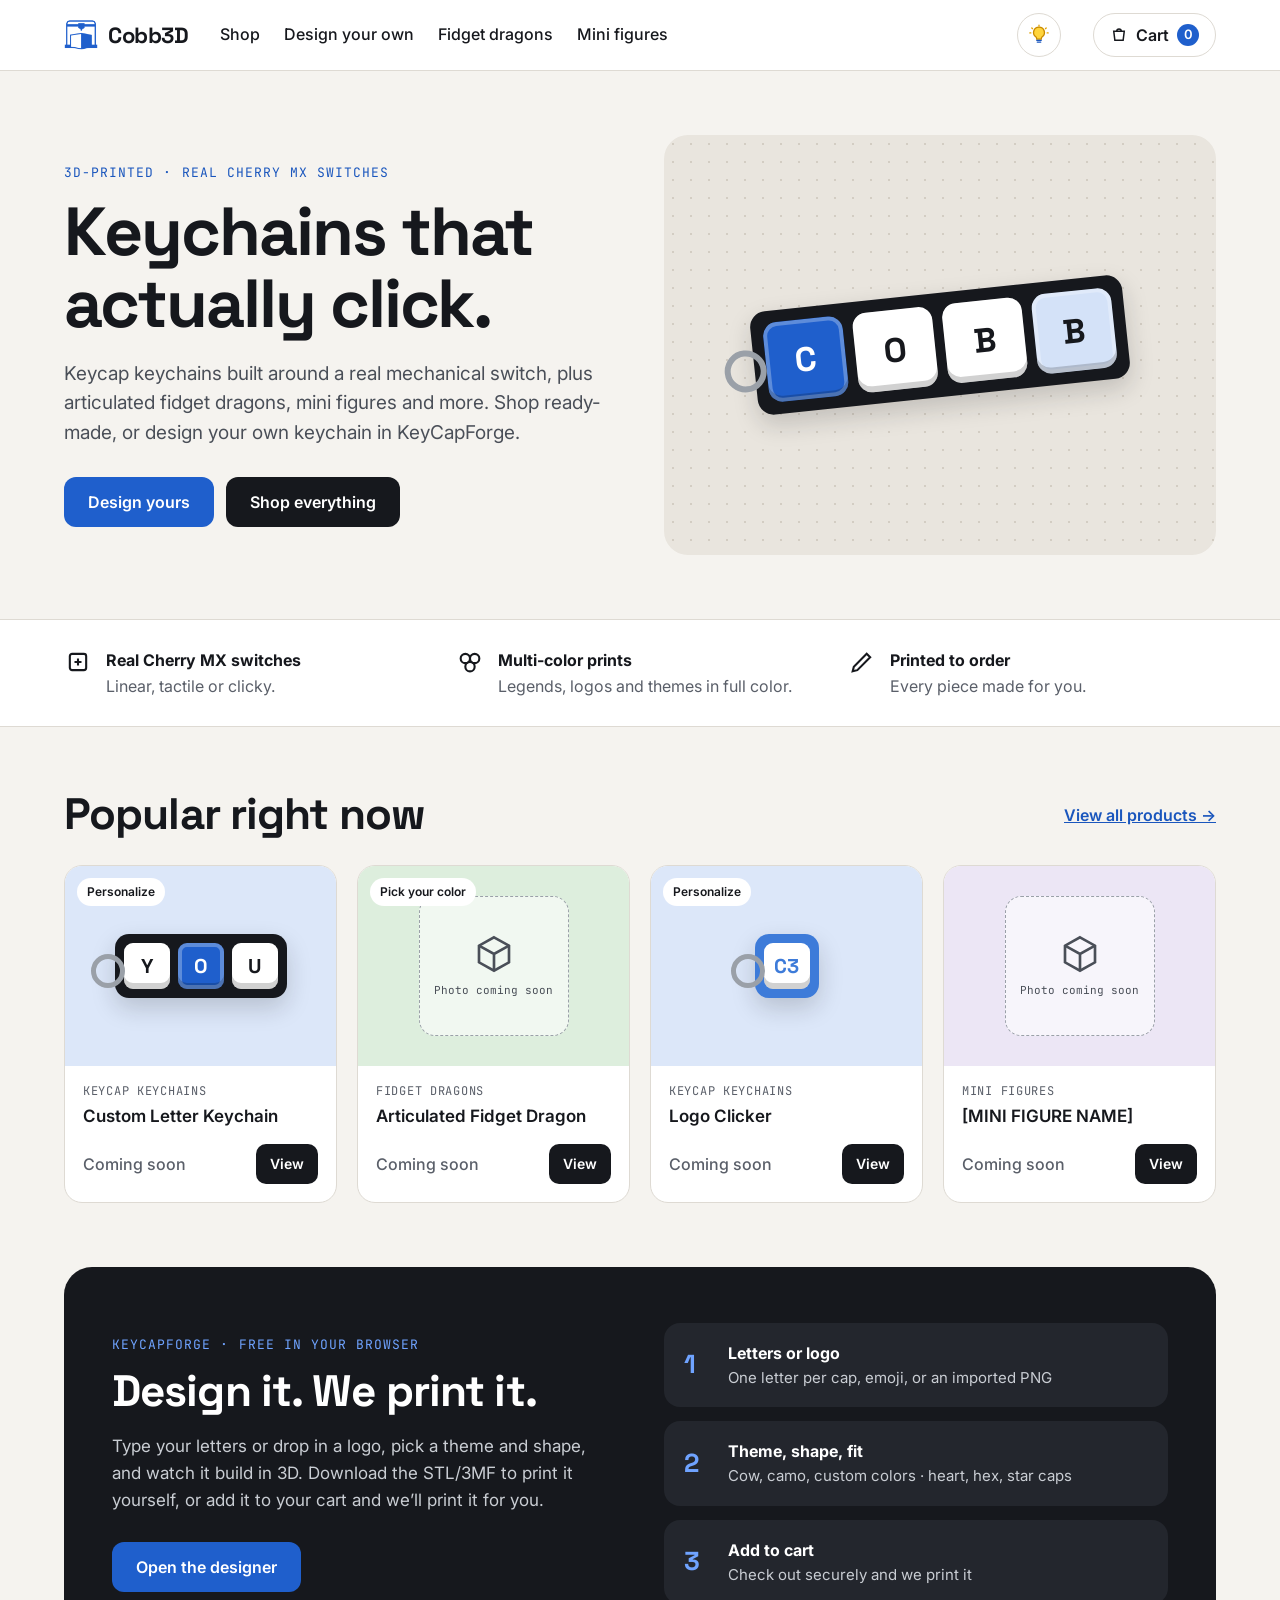
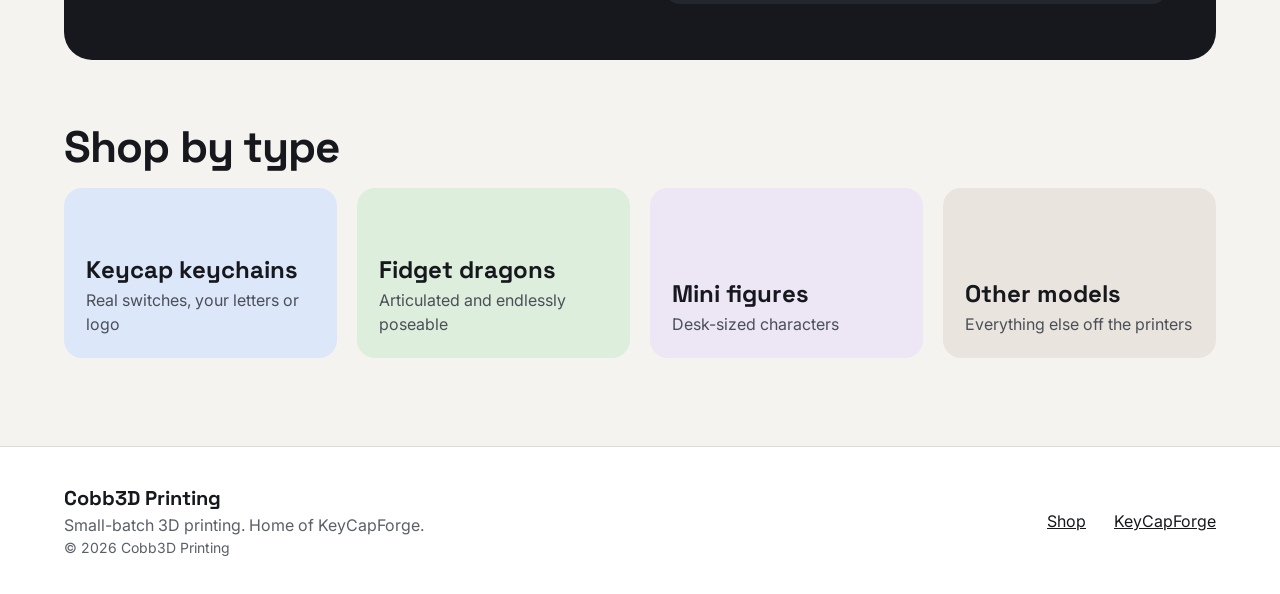
==== index.html @ 21f02ef0 "Add light and dark looks with the KeyCapForge light-bulb switch - Dark palette matches KeyCapForge's" ====
<!doctype html>
<html lang="en">
<head>
<meta charset="utf-8">
<meta name="viewport" content="width=device-width, initial-scale=1">
<title>Cobb3D Printing · Keycap keychains, fidget dragons and mini figures</title>
<meta name="description" content="3D-printed keycap keychains with real Cherry MX switches, articulated fidget dragons and mini figures. Design your own in KeyCapForge.">
<link rel="icon" type="image/png" sizes="32x32" href="images/brand/favicon-32.png">
<link rel="icon" type="image/png" sizes="192x192" href="images/brand/favicon-192.png">
<link rel="apple-touch-icon" href="images/brand/apple-touch-icon.png">
<link rel="preconnect" href="https://fonts.googleapis.com">
<link rel="preconnect" href="https://fonts.gstatic.com" crossorigin>
<link href="https://fonts.googleapis.com/css2?family=Space+Grotesk:wght@500;700&family=Inter:wght@400;500;600&family=JetBrains+Mono:wght@500&display=swap" rel="stylesheet">
<script>
  // Light or dark look, set before the page draws (see initTheme in js/site.js).
  (function () {
    var t = null;
    try { t = localStorage.getItem('cobb3d.pageTheme'); } catch (e) { t = null; }
    if (t !== 'light' && t !== 'dark') t = (window.matchMedia && window.matchMedia('(prefers-color-scheme: light)').matches) ? 'light' : 'dark';
    document.documentElement.dataset.theme = t;
  })();
</script>
<link rel="stylesheet" href="css/site.css">
</head>
<body data-page="home">
<a class="skip" href="#main">Skip to content</a>
<header class="site-header"><div class="wrap">
  <a class="brand" href="index.html"><span class="brand-mark" aria-hidden="true"></span><span>Cobb3D</span></a>
  <nav class="main-nav" aria-label="Main">
    <a href="shop.html">Shop</a>
    <a href="designer.html">Design your own</a>
    <a href="shop.html?cat=dragons">Fidget dragons</a>
    <a href="shop.html?cat=minis">Mini figures</a>
  </nav>
  <button type="button" class="theme-btn" id="themeBtn" title="Switch to the light look" aria-label="Switch to the light look" aria-pressed="false"><svg viewBox="0 0 24 24" width="20" height="20" aria-hidden="true"><path class="bulb-glass" d="M12 2.5a6.5 6.5 0 0 0-3.9 11.7c.6.5 1 1.2 1.1 2V17h5.6v-.8c.1-.8.5-1.5 1.1-2A6.5 6.5 0 0 0 12 2.5z"/><path class="bulb-base" d="M9.4 18.5h5.2M9.9 20.5h4.2"/><path class="bulb-rays" d="M12 .2v1.1M3.4 3.6l.8.8M20.6 3.6l-.8.8M1 9.5h1.2M21.8 9.5H23"/></svg></button>
  <a class="cart-link" href="cart.html"><svg width="18" height="18" viewBox="0 0 24 24" fill="none" stroke="currentColor" stroke-width="2" aria-hidden="true"><path d="M5 7h14l-1.5 12h-11z"/><path d="M9 7a3 3 0 0 1 6 0"/></svg>Cart <span class="count" data-cart-count>0</span></a>
</div></header>

<main id="main">
  <div class="wrap">
    <section class="hero">
      <div>
        <p class="eyebrow">3D-printed · real Cherry MX switches</p>
        <h1 class="h-xl">Keychains that actually click.</h1>
        <p class="lead">Keycap keychains built around a real mechanical switch, plus articulated fidget dragons, mini figures and more. Shop ready-made, or design your own keychain in KeyCapForge.</p>
        <div class="cta-row">
          <a class="btn btn-accent" href="designer.html">Design yours</a>
          <a class="btn btn-dark" href="shop.html">Shop everything</a>
        </div>
      </div>
      <div class="stage" aria-hidden="true">
        <div class="kc-base kc-lg tilt" style="background:#16181D">
          <span class="kc-cap" style="background:#1F5FCC;color:#FFFFFF">C</span>
          <span class="kc-cap" style="background:#FFFFFF;color:#16181D">O</span>
          <span class="kc-cap" style="background:#FFFFFF;color:#16181D">B</span>
          <span class="kc-cap" style="background:#D4E2F8;color:#16181D">B</span>
        </div>
      </div>
    </section>
  </div>

  <section class="strip" aria-label="Why Cobb3D"><div class="wrap">
    <div class="perk"><svg width="28" height="28" viewBox="0 0 24 24" fill="none" stroke="currentColor" stroke-width="1.8" aria-hidden="true"><rect x="5" y="5" width="14" height="14" rx="2"/><path d="M12 9v6M9 12h6"/></svg><p><strong>Real Cherry MX switches</strong><span class="muted">Linear, tactile or clicky.</span></p></div>
    <div class="perk"><svg width="28" height="28" viewBox="0 0 24 24" fill="none" stroke="currentColor" stroke-width="1.8" aria-hidden="true"><circle cx="8" cy="9" r="4"/><circle cx="16" cy="9" r="4"/><circle cx="12" cy="16" r="4"/></svg><p><strong>Multi-color prints</strong><span class="muted">Legends, logos and themes in full color.</span></p></div>
    <div class="perk"><svg width="28" height="28" viewBox="0 0 24 24" fill="none" stroke="currentColor" stroke-width="1.8" aria-hidden="true"><path d="M4 20l4-1 11-11-3-3L5 16z"/></svg><p><strong>Printed to order</strong><span class="muted">Every piece made for you.</span></p></div>
  </div></section>

  <div class="wrap">
    <section class="section">
      <div class="section-head"><h2 class="h-lg">Popular right now</h2><a href="shop.html" style="font-weight:600;padding:10px 0">View all products →</a></div>
      <div class="grid" id="featured"></div>
    </section>

    <section class="section" style="padding-top:0">
      <div class="band">
        <div>
          <p class="eyebrow">KeyCapForge · free in your browser</p>
          <h2 class="h-lg">Design it. We print it.</h2>
          <p style="font-size:17px;line-height:1.6;margin:0 0 28px">Type your letters or drop in a logo, pick a theme and shape, and watch it build in 3D. Download the STL/3MF to print it yourself, or add it to your cart and we’ll print it for you.</p>
          <a class="btn btn-accent" href="designer.html">Open the designer</a>
        </div>
        <ol class="steps">
          <li><b>1</b><p style="margin:0"><strong>Letters or logo</strong><span>One letter per cap, emoji, or an imported PNG</span></p></li>
          <li><b>2</b><p style="margin:0"><strong>Theme, shape, fit</strong><span>Cow, camo, custom colors · heart, hex, star caps</span></p></li>
          <li><b>3</b><p style="margin:0"><strong>Add to cart</strong><span>Check out securely and we print it</span></p></li>
        </ol>
      </div>
    </section>

    <section class="section" style="padding-top:0">
      <h2 class="h-lg">Shop by type</h2>
      <div class="tiles" id="tiles"></div>
    </section>
  </div>
</main>

<footer class="site-footer"><div class="wrap">
  <div><p style="font-family:var(--display);font-weight:700;font-size:20px" data-store-name>Cobb3D Printing</p><p class="muted">Small-batch 3D printing. Home of KeyCapForge.</p><p class="muted" style="font-size:14px">© <span data-year></span> Cobb3D Printing</p></div>
  <nav aria-label="Footer"><a href="shop.html">Shop</a><a href="designer.html">KeyCapForge</a><a href="#" data-etsy hidden>Etsy shop</a><a href="#" data-contact hidden>Contact</a></nav>
</div></footer>
<script src="js/site.js" defer></script>
</body>
</html>
---- css/site.css ----
/* Light and dark looks, matching KeyCapForge. The look is the data-theme
   attribute on <html>, set before the page draws by the script in each
   page's <head>: the visitor's own choice (light-bulb button in the header),
   otherwise their device's light/dark setting. */
:root{
  --bg:#F5F3EF; --surface:#FFFFFF; --ink:#16181D; --muted:#5A5F69; --soft:#4A4F58;
  --line:#DEDAD3; --row-line:#E7E3DC; --field:#CFCAC1;
  --accent:#1F5FCC; --accent-hover:#1A52B3; --accent-ink:#1A56BD; --link-hover:#14418F; --accent-tint:#D4E2F8; --accent-on-dark:#6FA3FF;
  --solid:#16181D; --solid-hover:#2B2F36; --on-solid:#FFFFFF;
  --dark:#16181D; --dark-2:#23262D;
  --stage:#E9E5DE; --stage-dot:#D3CDC3; --ph-bg:rgba(255,255,255,.6); --ph-line:#9AA0A8;
  --ok:#1F6B43; --ok-bg:#DDF1E5; --warn-bg:#FFF1C9;
  --display:'Space Grotesk',system-ui,sans-serif; --body:Inter,system-ui,sans-serif; --mono:'JetBrains Mono',ui-monospace,monospace;
  --radius:18px;
  color-scheme:light;
}
:root[data-theme="dark"]{
  --bg:#17161A; --surface:#201F24; --ink:#EAE7E1; --muted:#A29D97; --soft:#C3BEB8;
  --line:#38363E; --row-line:#38363E; --field:#4A4851;
  --accent:#2F6FDB; --accent-hover:#3D7FF0; --accent-ink:#6FA3FF; --link-hover:#9CC0FF; --accent-tint:#1D355C; --accent-on-dark:#6FA3FF;
  --solid:#EAE7E1; --solid-hover:#FFFFFF; --on-solid:#17161A;
  --dark:#26252B; --dark-2:#312F36;
  --stage:#29282E; --stage-dot:#38363E; --ph-bg:rgba(255,255,255,.05); --ph-line:#5A5862;
  --ok:#51CF66; --ok-bg:rgba(81,207,102,.14); --warn-bg:rgba(255,169,77,.16);
  color-scheme:dark;
}
*{box-sizing:border-box}
[hidden]{display:none !important}
html{-webkit-text-size-adjust:100%}
body{margin:0;background:var(--bg);color:var(--ink);font-family:var(--body);font-size:16px;line-height:1.5}
img{max-width:100%;display:block}
a{color:var(--accent-ink)} a:hover{color:var(--link-hover)}
button,input,select,textarea{font:inherit;color:inherit}
:focus-visible{outline:3px solid var(--accent);outline-offset:2px}
.wrap{max-width:1200px;margin:0 auto;padding:0 24px}
.sr-only{position:absolute;width:1px;height:1px;overflow:hidden;clip:rect(0 0 0 0);white-space:nowrap}
.skip{position:absolute;left:-999px;top:8px;background:var(--solid);color:var(--on-solid);padding:10px 14px;border-radius:8px;z-index:10}
.skip:focus{left:8px}

/* header */
.site-header{background:var(--surface);border-bottom:1px solid var(--line);position:sticky;top:0;z-index:5}
.site-header .wrap{display:flex;flex-wrap:wrap;align-items:center;gap:8px 32px;padding-top:12px;padding-bottom:12px}
.brand{display:flex;align-items:center;gap:10px;text-decoration:none;color:var(--ink)}
.brand-mark{flex:none;width:34px;height:34px;background:var(--accent);-webkit-mask:url('../images/brand/cobb3d-mark.png') center/contain no-repeat;mask:url('../images/brand/cobb3d-mark.png') center/contain no-repeat}
.brand span:not(.brand-mark){font-family:var(--display);font-weight:700;font-size:22px;letter-spacing:-.02em;white-space:nowrap}
.main-nav{display:flex;flex-wrap:wrap;gap:0 24px;flex:1 1 auto}
.main-nav a{color:var(--ink);text-decoration:none;font-weight:500;padding:10px 0;border-bottom:2px solid transparent}
.main-nav a[aria-current=page]{font-weight:600;border-color:var(--accent)}
.cart-link{display:flex;align-items:center;gap:8px;min-height:44px;padding:0 16px;border:1px solid var(--line);border-radius:999px;color:var(--ink);text-decoration:none;font-weight:600}
/* Light / dark switch, the same light bulb as KeyCapForge: lit in the light look. */
.theme-btn{flex:none;display:inline-flex;align-items:center;justify-content:center;width:44px;height:44px;padding:0;border-radius:50%;border:1px solid var(--line);background:var(--surface);color:var(--muted);cursor:pointer}
.theme-btn:hover{color:var(--ink);border-color:var(--accent)}
.theme-btn svg{overflow:visible}
.theme-btn .bulb-glass{fill:none;stroke:currentColor;stroke-width:1.6;stroke-linejoin:round}
.theme-btn .bulb-base,.theme-btn .bulb-rays{fill:none;stroke:currentColor;stroke-width:1.6;stroke-linecap:round}
.theme-btn .bulb-rays{opacity:0}
.theme-btn[aria-pressed="true"]{color:var(--accent-ink)}
.theme-btn[aria-pressed="true"] .bulb-glass{fill:#ffd43b;stroke:#c98a00}
.theme-btn[aria-pressed="true"] .bulb-rays{opacity:1;stroke:#e0a100}
.cart-link .count{min-width:22px;height:22px;border-radius:11px;background:var(--accent);color:#fff;font-size:13px;display:inline-flex;align-items:center;justify-content:center;padding:0 6px}

/* buttons */
.btn{display:inline-flex;align-items:center;justify-content:center;gap:8px;min-height:50px;padding:0 24px;border-radius:12px;border:0;text-decoration:none;font-weight:600;font-size:16px;cursor:pointer}
.btn-accent{background:var(--accent);color:#fff} .btn-accent:hover{color:#fff;background:var(--accent-hover)}
.btn-dark{background:var(--solid);color:var(--on-solid)} .btn-dark:hover{color:var(--on-solid);background:var(--solid-hover)}
.btn-ghost{background:var(--surface);color:var(--ink);border:1px solid var(--field)} .btn-ghost:hover{color:var(--ink)}
.btn-sm{min-height:40px;padding:0 14px;font-size:14px;border-radius:10px}
.btn[disabled]{opacity:.5;cursor:not-allowed}

/* type */
.eyebrow{font-family:var(--mono);font-size:13px;letter-spacing:.08em;text-transform:uppercase;color:var(--accent-ink);margin:0 0 14px}
h1,h2,h3{font-family:var(--display);letter-spacing:-.02em;line-height:1.05}
.h-xl{font-size:clamp(44px,7vw,68px);letter-spacing:-.03em;margin:0 0 20px}
.h-lg{font-size:clamp(32px,4.5vw,44px);margin:0 0 18px}
.h-md{font-size:clamp(26px,3.5vw,36px);margin:0 0 16px}
.lead{font-size:19px;line-height:1.55;color:var(--soft);max-width:560px;margin:0 0 30px}
.muted{color:var(--muted)}
.crumbs{font-size:14px;color:var(--muted);margin:0 0 14px}

/* hero */
.hero{display:flex;flex-wrap:wrap;align-items:center;gap:48px;padding:64px 0}
.hero > *{flex:1 1 420px;min-width:0}
.stage{height:420px;border-radius:24px;background:var(--stage);display:flex;align-items:center;justify-content:center;position:relative;overflow:hidden}
.stage::before{content:"";position:absolute;inset:0;background-image:radial-gradient(var(--stage-dot) 1.2px,transparent 1.2px);background-size:18px 18px}
.stage > *{position:relative}
/* Category tint behind product art; softened toward the surface in the dark look. */
.tinted,.thumbs button.tinted{background:var(--tint,var(--stage))}
:root[data-theme="dark"] .tinted,:root[data-theme="dark"] .thumbs button.tinted{background:color-mix(in srgb,var(--tint,var(--stage)) 16%,var(--surface))}
.cta-row{display:flex;flex-wrap:wrap;gap:12px}

/* keycap illustration */
.kc-base{display:inline-flex;gap:8px;padding:9px;border-radius:14px;position:relative;box-shadow:0 10px 24px rgba(22,24,29,.18)}
.kc-base::before{content:"";position:absolute;left:-24px;top:50%;width:24px;height:24px;margin-top:-12px;border-radius:50%;border:5px solid #9AA0A8}
.kc-cap{width:46px;height:46px;border-radius:9px;display:flex;align-items:center;justify-content:center;font-family:var(--display);font-weight:700;font-size:20px;box-shadow:inset 0 -6px 0 rgba(0,0,0,.18),inset 0 0 0 4px rgba(255,255,255,.28)}
.kc-lg .kc-cap{width:80px;height:80px;font-size:34px;border-radius:14px}
.kc-lg{gap:10px;padding:12px;border-radius:16px}
.kc-lg::before{left:-30px;width:30px;height:30px;margin-top:-15px;border-width:6px}
.kc-lg.kc-many .kc-cap{width:62px;height:62px;font-size:27px}
.kc-many .kc-cap{width:36px;height:36px;font-size:16px}
.tilt{transform:rotate(-6deg)}

/* strip */
.strip{background:var(--surface);border-top:1px solid var(--line);border-bottom:1px solid var(--line)}
.strip .wrap{display:grid;grid-template-columns:repeat(auto-fit,minmax(240px,1fr));gap:24px;padding-top:28px;padding-bottom:28px}
.perk{display:flex;gap:14px;align-items:flex-start}
.perk p{margin:0}
.perk strong{display:block;margin-bottom:2px}

/* sections */
.section{padding:64px 0}
.section-head{display:flex;flex-wrap:wrap;align-items:flex-end;justify-content:space-between;gap:12px;margin-bottom:28px}
.section-head h2{margin:0}

/* product cards */
.grid{display:grid;grid-template-columns:repeat(auto-fill,minmax(250px,1fr));gap:20px}
.card{display:flex;flex-direction:column;background:var(--surface);border:1px solid var(--line);border-radius:var(--radius);overflow:hidden}
.card-media{height:200px;display:flex;align-items:center;justify-content:center;position:relative;text-decoration:none;overflow:hidden}
.card-media img{width:100%;height:100%;object-fit:cover}
.badge{position:absolute;top:12px;left:12px;background:var(--surface);color:var(--ink);font-size:12px;font-weight:600;padding:5px 10px;border-radius:999px;z-index:1}
.card-body{padding:16px 18px 18px;display:flex;flex-direction:column;gap:4px;flex:1}
.cat{font-family:var(--mono);font-size:12px;text-transform:uppercase;letter-spacing:.06em;color:var(--muted)}
.card-title{font-weight:600;font-size:17px;color:var(--ink);text-decoration:none}
.card-foot{display:flex;align-items:center;justify-content:space-between;gap:8px;margin-top:auto;padding-top:10px}
.price{font-weight:600}
.soon{color:var(--muted);font-weight:500}
.ph{width:150px;height:140px;border-radius:16px;background:var(--ph-bg);border:1px dashed var(--ph-line);display:flex;flex-direction:column;align-items:center;justify-content:center;gap:8px;font-family:var(--mono);font-size:11px;color:var(--soft);text-align:center;padding:8px}

/* category tiles */
.tiles{display:grid;grid-template-columns:repeat(auto-fit,minmax(240px,1fr));gap:20px}
.tile{display:flex;flex-direction:column;justify-content:flex-end;min-height:170px;padding:22px;border-radius:var(--radius);color:var(--ink);text-decoration:none}
.tile strong{font-family:var(--display);font-size:24px}
.tile span{color:var(--soft)}
.tile:hover{color:var(--ink);outline:2px solid var(--ink);outline-offset:-2px}

/* dark band */
.band{background:var(--dark);color:#fff;border-radius:28px;padding:56px 48px;display:flex;flex-wrap:wrap;gap:48px;align-items:center}
.band > *{flex:1 1 360px;min-width:0}
.band p{color:#C9CDD3}
.band .eyebrow{color:var(--accent-on-dark)}
.steps{list-style:none;margin:0;padding:0;display:flex;flex-direction:column;gap:14px}
.steps li{display:flex;gap:16px;align-items:center;background:var(--dark-2);border-radius:16px;padding:18px 20px}
.steps b{font-family:var(--display);font-size:26px;color:var(--accent-on-dark);width:28px}
.steps span{color:#C9CDD3;font-size:15px}
.steps strong{display:block;color:#fff}

/* shop */
.shop-layout{display:flex;flex-wrap:wrap;gap:32px;align-items:flex-start}
.filters{flex:1 1 220px;max-width:100%;background:var(--surface);border:1px solid var(--line);border-radius:var(--radius);padding:22px}
.filters fieldset{border:0;margin:0 0 18px;padding:0}
.filters legend{font-weight:600;margin-bottom:6px}
.chk{display:flex;align-items:center;gap:10px;min-height:38px;font-size:15px;cursor:pointer}
.chk input{width:18px;height:18px;accent-color:var(--accent);margin:0}
.shop-main{flex:999 1 560px;min-width:0}
.chips{display:flex;flex-wrap:wrap;gap:8px;margin-bottom:20px}
.chip{display:inline-flex;align-items:center;min-height:44px;padding:0 18px;border-radius:999px;background:var(--surface);border:1px solid var(--line);color:var(--ink);cursor:pointer;font-weight:500}
.chip[aria-pressed=true]{background:var(--solid);color:var(--on-solid);border-color:var(--solid);font-weight:600}
.toolbar{display:flex;flex-wrap:wrap;align-items:flex-end;justify-content:space-between;gap:16px;margin-bottom:24px}
select.inp,input.inp,textarea.inp{width:100%;min-height:46px;padding:0 12px;border:1px solid var(--field);border-radius:10px;background:var(--surface);font-size:15px}
textarea.inp{padding:10px 12px;min-height:100px;resize:vertical}
.empty{padding:48px;text-align:center;background:var(--surface);border:1px dashed var(--field);border-radius:var(--radius);color:var(--muted)}

/* product page */
.pdp{display:flex;flex-wrap:wrap;gap:48px;align-items:flex-start;padding:8px 0 24px}
.gallery{flex:1 1 460px;min-width:0;display:flex;flex-direction:column;gap:12px}
.gallery .stage{height:480px}
.gallery .stage img{width:100%;height:100%;object-fit:cover;position:relative}
.thumbs{display:grid;grid-template-columns:repeat(4,minmax(0,1fr));gap:12px}
.thumbs button{height:90px;border-radius:14px;border:1px solid var(--line);background:var(--surface);padding:0;overflow:hidden;cursor:pointer}
.thumbs button[aria-pressed=true]{border:2px solid var(--ink)}
.thumbs img{width:100%;height:100%;object-fit:cover}
.buy{flex:1 1 400px;min-width:0;display:flex;flex-direction:column;gap:22px}
.buy h1{font-size:clamp(36px,5vw,48px);margin:0 0 10px;letter-spacing:-.03em}
.buy .price{font-size:24px;margin:0 0 10px}
.field-label{display:block;font-weight:600;margin-bottom:8px}
.letters-inp{min-height:52px;font-family:var(--display);font-weight:700;font-size:22px;letter-spacing:.2em;text-transform:uppercase}
.swatches{display:flex;flex-wrap:wrap;gap:10px}
.swatch{width:52px;height:52px;border-radius:14px;padding:4px;background:var(--surface);border:2px solid var(--line);cursor:pointer}
.swatch[aria-pressed=true]{border-color:var(--ink)}
.swatch i{display:block;width:100%;height:100%;border-radius:9px;border:1px solid rgba(0,0,0,.08)}
.swatch .tri{display:flex;overflow:hidden}
.swatch .tri b{flex:1}
.seg{display:grid;grid-template-columns:repeat(auto-fit,minmax(120px,1fr));gap:10px}
.seg button{min-height:56px;border-radius:12px;border:1px solid var(--field);background:var(--surface);cursor:pointer;padding:6px 10px;font-weight:500}
.seg button[aria-pressed=true]{background:var(--solid);color:var(--on-solid);border-color:var(--solid);font-weight:600}
.qty-row{display:flex;flex-wrap:wrap;gap:12px}
.qty{display:flex;align-items:center;border:1px solid var(--field);border-radius:12px;background:var(--surface)}
.qty button{width:46px;height:52px;border:0;background:none;font-size:22px;cursor:pointer}
.qty output{min-width:28px;text-align:center;font-weight:600}
.qty-row .btn{flex:1 1 200px;min-height:54px;font-size:17px}
.cross{display:flex;align-items:center;justify-content:space-between;gap:12px;padding:16px 18px;border-radius:14px;background:var(--dark);color:#fff;text-decoration:none}
.cross:hover{color:#fff}
.cross span span{color:#C9CDD3;font-size:14px;display:block}
.notes{list-style:none;margin:0;padding:0;display:flex;flex-wrap:wrap;gap:6px 20px;font-size:14px;color:var(--soft)}
.two-col{display:flex;flex-wrap:wrap;gap:48px;padding:40px 0}
.two-col > *{flex:1 1 380px;min-width:0}
.spec{width:100%;border-collapse:collapse;font-size:15px}
.spec th,.spec td{padding:12px 0;border-bottom:1px solid var(--row-line);text-align:left;vertical-align:top}
.spec th{font-weight:500;color:var(--muted);width:40%}
.desc{font-size:16px;line-height:1.7;color:var(--soft);white-space:pre-line}

/* cart */
.cart-layout{display:flex;flex-wrap:wrap;gap:32px;align-items:flex-start;padding-bottom:64px}
.cart-items{flex:999 1 560px;min-width:0;display:flex;flex-direction:column;gap:14px}
.line{display:flex;gap:18px;align-items:center;background:var(--surface);border:1px solid var(--line);border-radius:var(--radius);padding:16px}
.line .thumb{width:96px;height:96px;border-radius:12px;flex:none;display:flex;align-items:center;justify-content:center;overflow:hidden}
.line .thumb img{width:100%;height:100%;object-fit:cover}
.line .thumb .kc-base{transform:scale(.55);flex:none}
.line .thumb .kc-many{transform:scale(.36)}
.line .thumb .ph{width:100%;height:100%;border:0;border-radius:0;font-size:9px;gap:4px}
.line .thumb .ph svg{width:26px;height:26px}
.line .info{flex:1;min-width:0}
.line .info strong{display:block}
.line .info small{display:block;color:var(--muted);font-size:14px;overflow-wrap:anywhere}
.line .ctrl{display:flex;align-items:center;gap:12px;flex-wrap:wrap;justify-content:flex-end}
.line .qty button{width:38px;height:40px;font-size:18px}
.link-btn{background:none;border:0;color:var(--accent-ink);text-decoration:underline;cursor:pointer;padding:8px 0;min-height:40px}
.summary{flex:1 1 300px;min-width:0;background:var(--surface);border:1px solid var(--line);border-radius:var(--radius);padding:22px;display:flex;flex-direction:column;gap:12px;position:sticky;top:90px}
.sum-row{display:flex;justify-content:space-between}
.alert{padding:14px 16px;border-radius:12px;background:var(--warn-bg);font-size:14px}
.alert.ok{background:var(--ok-bg);color:var(--ok)}

/* designer */
.designer{display:flex;flex-wrap:wrap;min-height:calc(100vh - 70px)}
.designer-frame{flex:999 1 640px;min-width:0;display:flex;flex-direction:column;background:var(--stage)}
.designer-frame iframe{flex:1;width:100%;min-height:760px;border:0;background:var(--stage)}
.order-panel{flex:1 1 320px;max-width:100%;background:var(--surface);border-left:1px solid var(--line);padding:24px;display:flex;flex-direction:column;gap:16px}
.order-panel h2{font-size:24px;margin:0}
.received{display:none}
.received.on{display:block}

/* admin helper */
.admin-grid{display:grid;grid-template-columns:repeat(auto-fit,minmax(220px,1fr));gap:16px}
.admin-grid .full{grid-column:1/-1}
.panel{background:var(--surface);border:1px solid var(--line);border-radius:var(--radius);padding:24px;margin-bottom:20px}
.panel h2{font-size:20px;margin:0 0 4px}
pre.code{background:var(--dark);color:#E6E8EB;padding:16px;border-radius:12px;overflow:auto;font-family:var(--mono);font-size:13px;max-height:420px;white-space:pre}

/* footer */
.site-footer{background:var(--surface);border-top:1px solid var(--line);margin-top:24px}
.site-footer .wrap{display:flex;flex-wrap:wrap;justify-content:space-between;gap:24px;padding-top:36px;padding-bottom:36px}
.site-footer nav{display:flex;flex-wrap:wrap;gap:12px 28px;align-items:center}
.site-footer nav a{color:var(--ink)}
.site-footer p{margin:0}

@media (max-width:760px){
  .site-header{position:static}
  .site-header .wrap{gap:4px 16px}
  .theme-btn{margin-left:auto}
  .brand span:not(.brand-mark){font-size:19px}
  .brand-mark{width:30px;height:30px}
  .main-nav{order:3;flex:1 1 100%;flex-wrap:nowrap;overflow-x:auto;gap:0 20px;scrollbar-width:none}
  .main-nav a{white-space:nowrap}
}
@media (max-width:640px){
  .band{padding:36px 24px}
  .stage{height:300px}
  .gallery .stage{height:340px}
  .kc-lg .kc-cap{width:58px;height:58px;font-size:26px}
  .kc-lg.kc-many .kc-cap{width:40px;height:40px;font-size:18px}
  .kc-lg.kc-many{gap:6px;padding:8px}
  .line{flex-wrap:wrap}
  .summary{position:static}
}
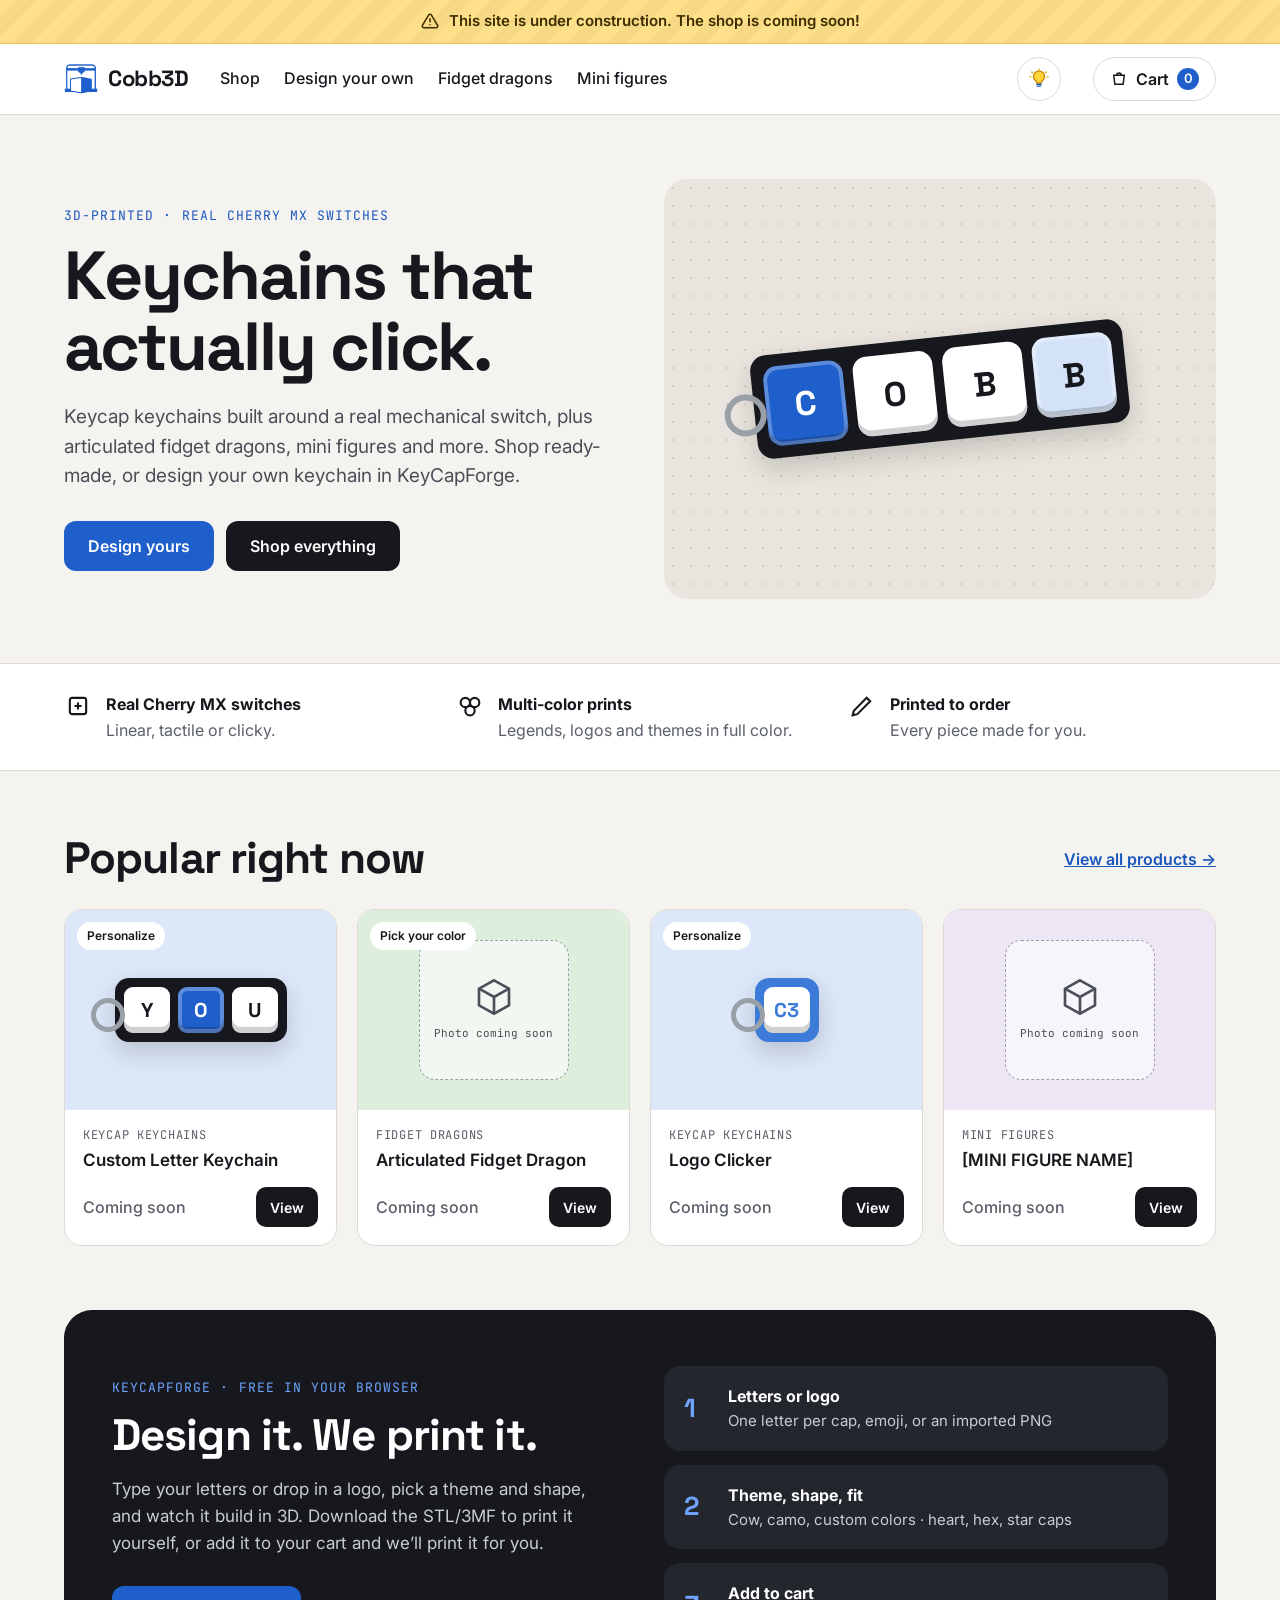
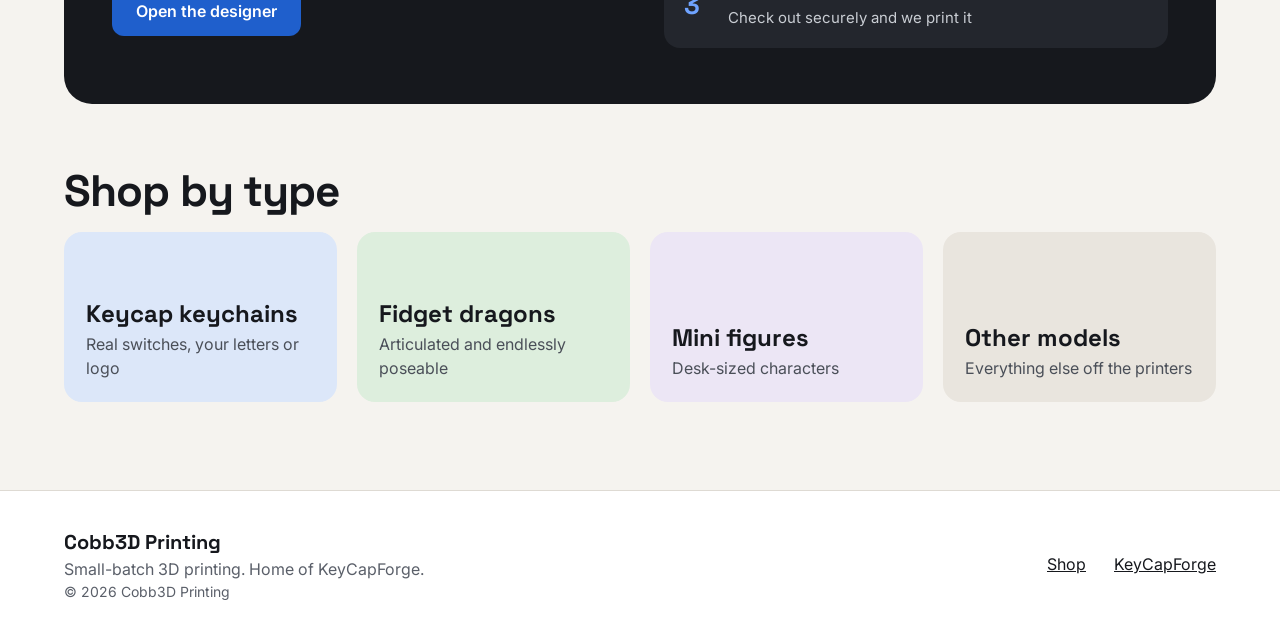
==== commit 451c13a4: "Force browsers to load the new stylesheet and script Adds a version number to the css/js links so ca" ====
--- a/index.html
+++ b/index.html
@@ -20,7 +20,7 @@
     document.documentElement.dataset.theme = t;
   })();
 </script>
-<link rel="stylesheet" href="css/site.css">
+<link rel="stylesheet" href="css/site.css?v=2026103001">
 </head>
 <body data-page="home">
 <a class="skip" href="#main">Skip to content</a>
@@ -98,6 +98,6 @@
   <div><p style="font-family:var(--display);font-weight:700;font-size:20px" data-store-name>Cobb3D Printing</p><p class="muted">Small-batch 3D printing. Home of KeyCapForge.</p><p class="muted" style="font-size:14px">© <span data-year></span> Cobb3D Printing</p></div>
   <nav aria-label="Footer"><a href="shop.html">Shop</a><a href="designer.html">KeyCapForge</a><a href="#" data-etsy hidden>Etsy shop</a><a href="#" data-contact hidden>Contact</a></nav>
 </div></footer>
-<script src="js/site.js" defer></script>
+<script src="js/site.js?v=2026103001" defer></script>
 </body>
 </html>
--- a/css/site.css
+++ b/css/site.css
@@ -10,6 +10,7 @@
   --dark:#16181D; --dark-2:#23262D;
   --stage:#E9E5DE; --stage-dot:#D3CDC3; --ph-bg:rgba(255,255,255,.6); --ph-line:#9AA0A8;
   --ok:#1F6B43; --ok-bg:#DDF1E5; --warn-bg:#FFF1C9;
+  --banner-bg:#FFE08A; --banner-ink:#3D2E00; --banner-line:#E8C35A;
   --display:'Space Grotesk',system-ui,sans-serif; --body:Inter,system-ui,sans-serif; --mono:'JetBrains Mono',ui-monospace,monospace;
   --radius:18px;
   color-scheme:light;
@@ -22,6 +23,7 @@
   --dark:#26252B; --dark-2:#312F36;
   --stage:#29282E; --stage-dot:#38363E; --ph-bg:rgba(255,255,255,.05); --ph-line:#5A5862;
   --ok:#51CF66; --ok-bg:rgba(81,207,102,.14); --warn-bg:rgba(255,169,77,.16);
+  --banner-bg:#3A3015; --banner-ink:#FFD866; --banner-line:#5A4A1C;
   color-scheme:dark;
 }
 *{box-sizing:border-box}
@@ -37,6 +39,9 @@
 .skip{position:absolute;left:-999px;top:8px;background:var(--solid);color:var(--on-solid);padding:10px 14px;border-radius:8px;z-index:10}
 .skip:focus{left:8px}
 
+/* site-wide notice bar (store.banner in products.json) */
+.site-banner{display:flex;align-items:center;justify-content:center;gap:10px;padding:10px 24px;background:var(--banner-bg);color:var(--banner-ink);font-weight:600;font-size:15px;text-align:center;border-bottom:1px solid var(--banner-line);background-image:repeating-linear-gradient(-45deg,transparent 0 14px,rgba(0,0,0,.035) 14px 28px)}
+.site-banner svg{flex:none}
 /* header */
 .site-header{background:var(--surface);border-bottom:1px solid var(--line);position:sticky;top:0;z-index:5}
 .site-header .wrap{display:flex;flex-wrap:wrap;align-items:center;gap:8px 32px;padding-top:12px;padding-bottom:12px}
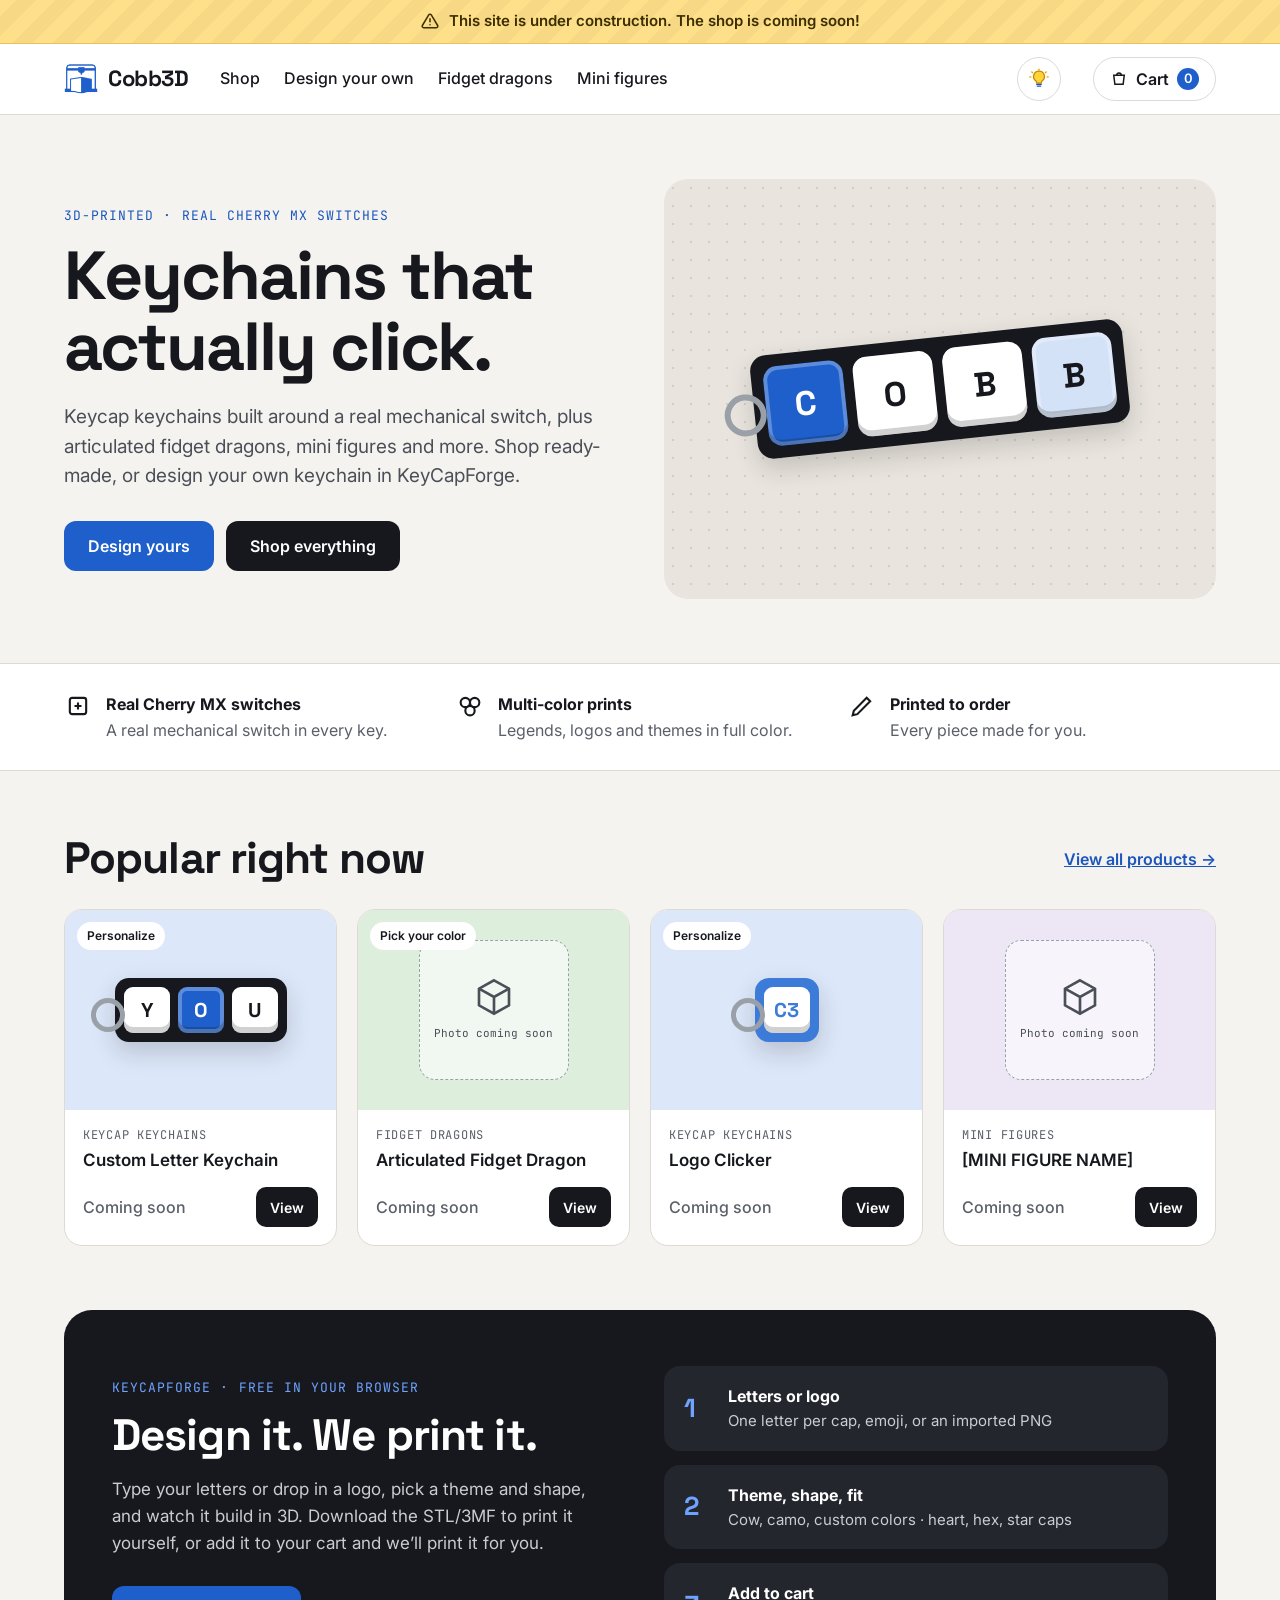
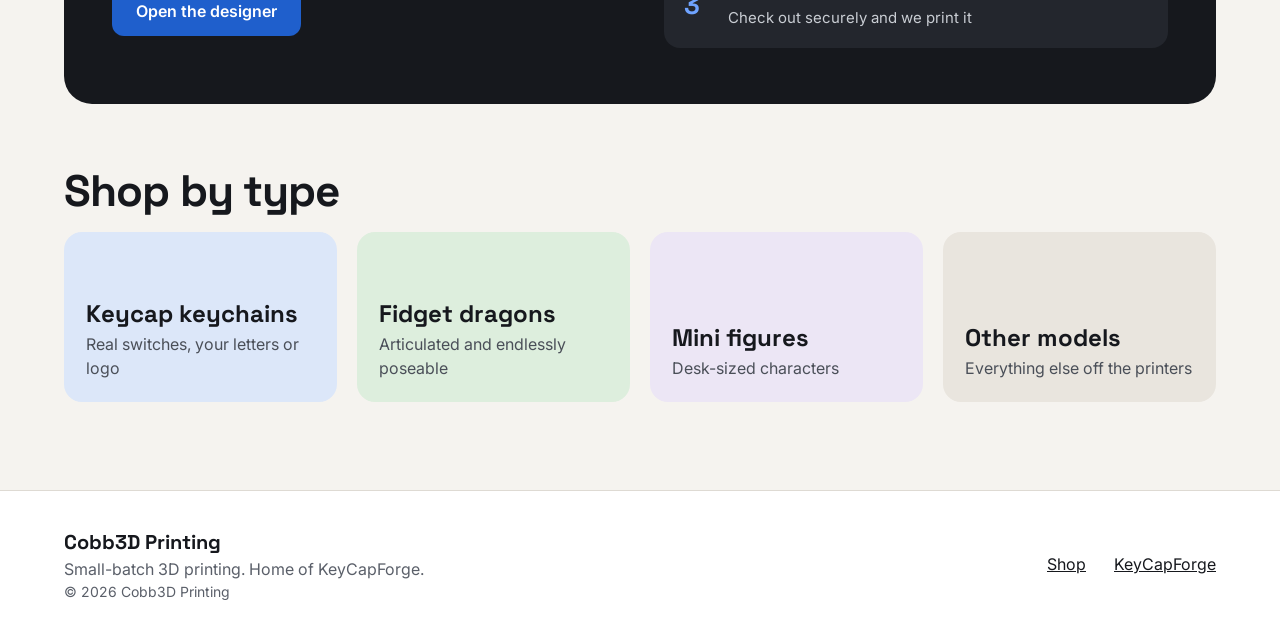
==== commit ddc3d6a7: "Stop offering a choice of Cherry MX switch types Removes the switch selector from product pages, the" ====
--- a/index.html
+++ b/index.html
@@ -20,7 +20,7 @@
     document.documentElement.dataset.theme = t;
   })();
 </script>
-<link rel="stylesheet" href="css/site.css?v=2026103001">
+<link rel="stylesheet" href="css/site.css?v=2026103002">
 </head>
 <body data-page="home">
 <a class="skip" href="#main">Skip to content</a>
@@ -60,7 +60,7 @@
   </div>
 
   <section class="strip" aria-label="Why Cobb3D"><div class="wrap">
-    <div class="perk"><svg width="28" height="28" viewBox="0 0 24 24" fill="none" stroke="currentColor" stroke-width="1.8" aria-hidden="true"><rect x="5" y="5" width="14" height="14" rx="2"/><path d="M12 9v6M9 12h6"/></svg><p><strong>Real Cherry MX switches</strong><span class="muted">Linear, tactile or clicky.</span></p></div>
+    <div class="perk"><svg width="28" height="28" viewBox="0 0 24 24" fill="none" stroke="currentColor" stroke-width="1.8" aria-hidden="true"><rect x="5" y="5" width="14" height="14" rx="2"/><path d="M12 9v6M9 12h6"/></svg><p><strong>Real Cherry MX switches</strong><span class="muted">A real mechanical switch in every key.</span></p></div>
     <div class="perk"><svg width="28" height="28" viewBox="0 0 24 24" fill="none" stroke="currentColor" stroke-width="1.8" aria-hidden="true"><circle cx="8" cy="9" r="4"/><circle cx="16" cy="9" r="4"/><circle cx="12" cy="16" r="4"/></svg><p><strong>Multi-color prints</strong><span class="muted">Legends, logos and themes in full color.</span></p></div>
     <div class="perk"><svg width="28" height="28" viewBox="0 0 24 24" fill="none" stroke="currentColor" stroke-width="1.8" aria-hidden="true"><path d="M4 20l4-1 11-11-3-3L5 16z"/></svg><p><strong>Printed to order</strong><span class="muted">Every piece made for you.</span></p></div>
   </div></section>
@@ -98,6 +98,6 @@
   <div><p style="font-family:var(--display);font-weight:700;font-size:20px" data-store-name>Cobb3D Printing</p><p class="muted">Small-batch 3D printing. Home of KeyCapForge.</p><p class="muted" style="font-size:14px">© <span data-year></span> Cobb3D Printing</p></div>
   <nav aria-label="Footer"><a href="shop.html">Shop</a><a href="designer.html">KeyCapForge</a><a href="#" data-etsy hidden>Etsy shop</a><a href="#" data-contact hidden>Contact</a></nav>
 </div></footer>
-<script src="js/site.js?v=2026103001" defer></script>
+<script src="js/site.js?v=2026103002" defer></script>
 </body>
 </html>
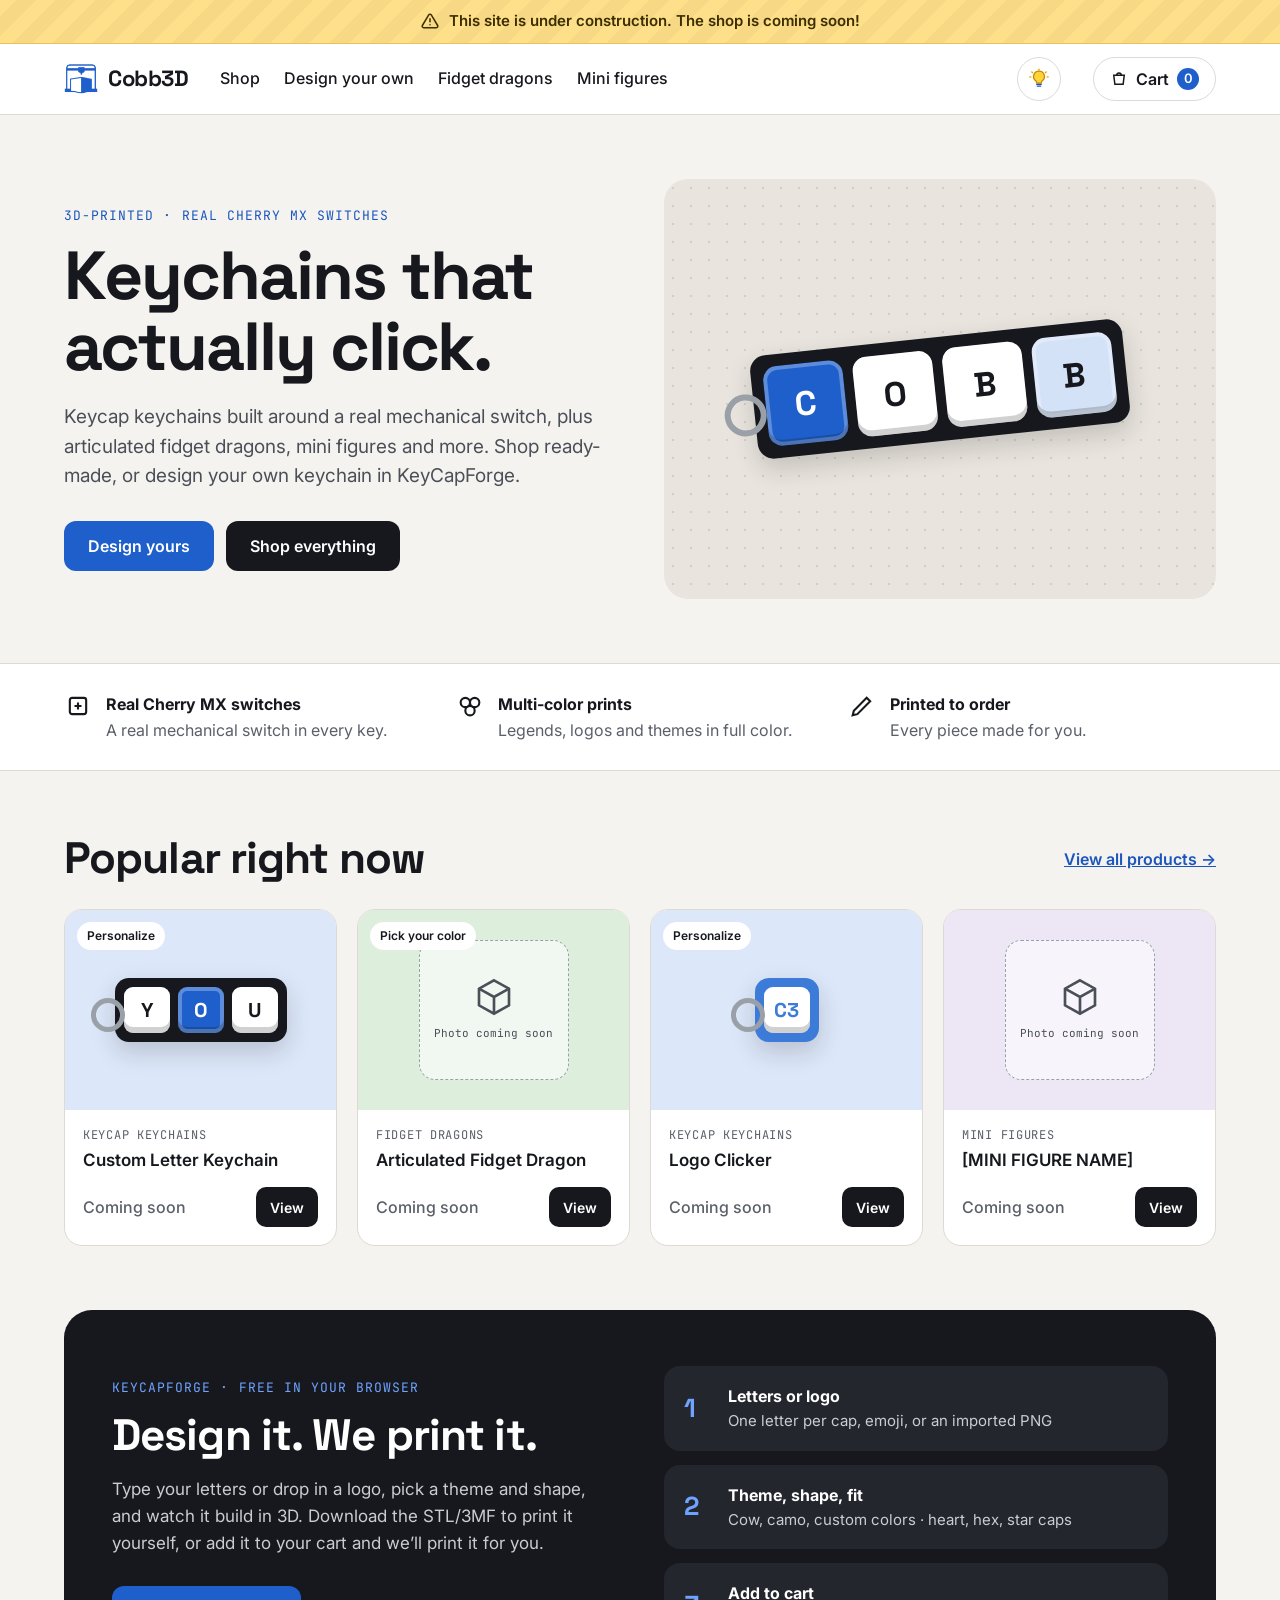
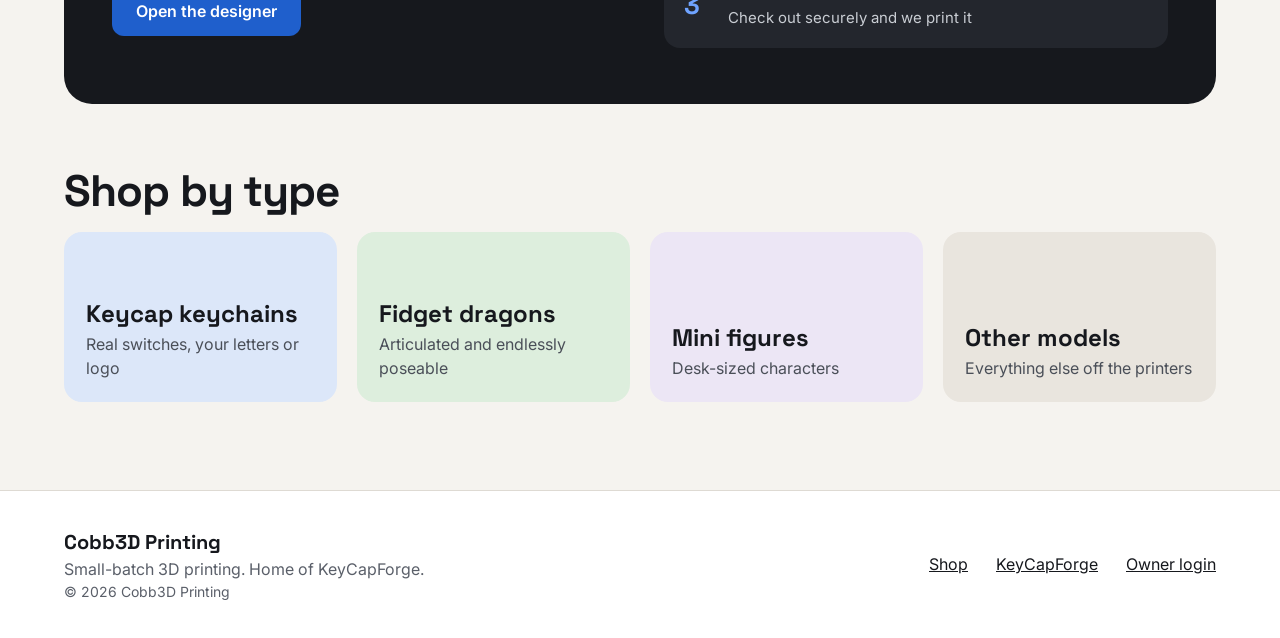
==== commit 140d9ccc: "Add owner admin: sign in on the site and manage content - admin.html: GitHub sign-in, product list, " ====
--- a/index.html
+++ b/index.html
@@ -20,7 +20,7 @@
     document.documentElement.dataset.theme = t;
   })();
 </script>
-<link rel="stylesheet" href="css/site.css?v=2026103002">
+<link rel="stylesheet" href="css/site.css?v=2026103003">
 </head>
 <body data-page="home">
 <a class="skip" href="#main">Skip to content</a>
@@ -96,8 +96,8 @@
 
 <footer class="site-footer"><div class="wrap">
   <div><p style="font-family:var(--display);font-weight:700;font-size:20px" data-store-name>Cobb3D Printing</p><p class="muted">Small-batch 3D printing. Home of KeyCapForge.</p><p class="muted" style="font-size:14px">© <span data-year></span> Cobb3D Printing</p></div>
-  <nav aria-label="Footer"><a href="shop.html">Shop</a><a href="designer.html">KeyCapForge</a><a href="#" data-etsy hidden>Etsy shop</a><a href="#" data-contact hidden>Contact</a></nav>
+  <nav aria-label="Footer"><a href="shop.html">Shop</a><a href="designer.html">KeyCapForge</a><a href="#" data-etsy hidden>Etsy shop</a><a href="#" data-contact hidden>Contact</a><a href="admin.html">Owner login</a></nav>
 </div></footer>
-<script src="js/site.js?v=2026103002" defer></script>
+<script src="js/site.js?v=2026103003" defer></script>
 </body>
 </html>
--- a/css/site.css
+++ b/css/site.css
@@ -10,6 +10,7 @@
   --dark:#16181D; --dark-2:#23262D;
   --stage:#E9E5DE; --stage-dot:#D3CDC3; --ph-bg:rgba(255,255,255,.6); --ph-line:#9AA0A8;
   --ok:#1F6B43; --ok-bg:#DDF1E5; --warn-bg:#FFF1C9;
+  --err:#B42318; --err-bg:#FDE7E4;
   --banner-bg:#FFE08A; --banner-ink:#3D2E00; --banner-line:#E8C35A;
   --display:'Space Grotesk',system-ui,sans-serif; --body:Inter,system-ui,sans-serif; --mono:'JetBrains Mono',ui-monospace,monospace;
   --radius:18px;
@@ -23,6 +24,7 @@
   --dark:#26252B; --dark-2:#312F36;
   --stage:#29282E; --stage-dot:#38363E; --ph-bg:rgba(255,255,255,.05); --ph-line:#5A5862;
   --ok:#51CF66; --ok-bg:rgba(81,207,102,.14); --warn-bg:rgba(255,169,77,.16);
+  --err:#FF8A80; --err-bg:rgba(255,107,107,.14);
   --banner-bg:#3A3015; --banner-ink:#FFD866; --banner-line:#5A4A1C;
   color-scheme:dark;
 }
@@ -223,6 +225,7 @@
 .sum-row{display:flex;justify-content:space-between}
 .alert{padding:14px 16px;border-radius:12px;background:var(--warn-bg);font-size:14px}
 .alert.ok{background:var(--ok-bg);color:var(--ok)}
+.alert.err{background:var(--err-bg);color:var(--err)}
 
 /* designer */
 .designer{display:flex;flex-wrap:wrap;min-height:calc(100vh - 70px)}
@@ -239,6 +242,34 @@
 .panel{background:var(--surface);border:1px solid var(--line);border-radius:var(--radius);padding:24px;margin-bottom:20px}
 .panel h2{font-size:20px;margin:0 0 4px}
 pre.code{background:var(--dark);color:#E6E8EB;padding:16px;border-radius:12px;overflow:auto;font-family:var(--mono);font-size:13px;max-height:420px;white-space:pre}
+
+
+/* owner admin */
+.admin-bar{display:flex;flex-wrap:wrap;align-items:center;justify-content:space-between;gap:6px 18px;padding:8px 24px;background:var(--solid);color:var(--on-solid);font-size:14px}
+.admin-bar nav{display:flex;flex-wrap:wrap;gap:4px 18px}
+.admin-bar a{color:var(--on-solid);text-decoration:underline;text-underline-offset:3px;padding:6px 0}
+.adm-list{list-style:none;margin:0;padding:0;display:flex;flex-direction:column;gap:12px}
+.adm-row{display:flex;align-items:center;gap:16px;background:var(--surface);border:1px solid var(--line);border-radius:var(--radius);padding:12px;flex-wrap:wrap}
+.adm-thumb{flex:none;width:84px;height:84px;border-radius:12px;display:flex;align-items:center;justify-content:center;overflow:hidden;text-decoration:none;color:var(--soft)}
+.adm-thumb img{width:100%;height:100%;object-fit:cover}
+.adm-thumb .kc-base{transform:scale(.42);flex:none}
+.adm-thumb .kc-many{transform:scale(.3)}
+.adm-thumb .ph{width:100%;height:100%;border:0;border-radius:0;font-size:9px}
+.adm-thumb .ph svg{width:24px;height:24px}
+.adm-info{flex:1 1 220px;min-width:0;display:flex;flex-direction:column;gap:2px}
+.adm-tags{display:flex;flex-wrap:wrap;gap:6px;margin-top:4px}
+.tag{display:inline-flex;align-items:center;padding:2px 9px;border-radius:999px;font-size:12px;font-weight:600;background:var(--stage);color:var(--soft)}
+.tag-ok{background:var(--ok-bg);color:var(--ok)}
+.tag-warn{background:var(--warn-bg);color:var(--ink)}
+.adm-actions{display:flex;gap:8px}
+.adm-photos{list-style:none;margin:0;padding:0;display:grid;grid-template-columns:repeat(auto-fill,minmax(150px,1fr));gap:12px}
+.adm-photos li{display:flex;flex-direction:column;gap:8px}
+.adm-photos img{width:100%;aspect-ratio:1;object-fit:cover;border-radius:12px;border:1px solid var(--line)}
+.adm-photo-btns{display:flex;flex-wrap:wrap;gap:6px;align-items:center}
+.adm-nophoto{grid-column:1/-1}
+.panel .sub{margin:6px 0 12px 28px}
+.btn.danger{color:var(--err);border-color:var(--err)}
+.panel h2{font-size:20px;margin:0 0 4px}
 
 /* footer */
 .site-footer{background:var(--surface);border-top:1px solid var(--line);margin-top:24px}
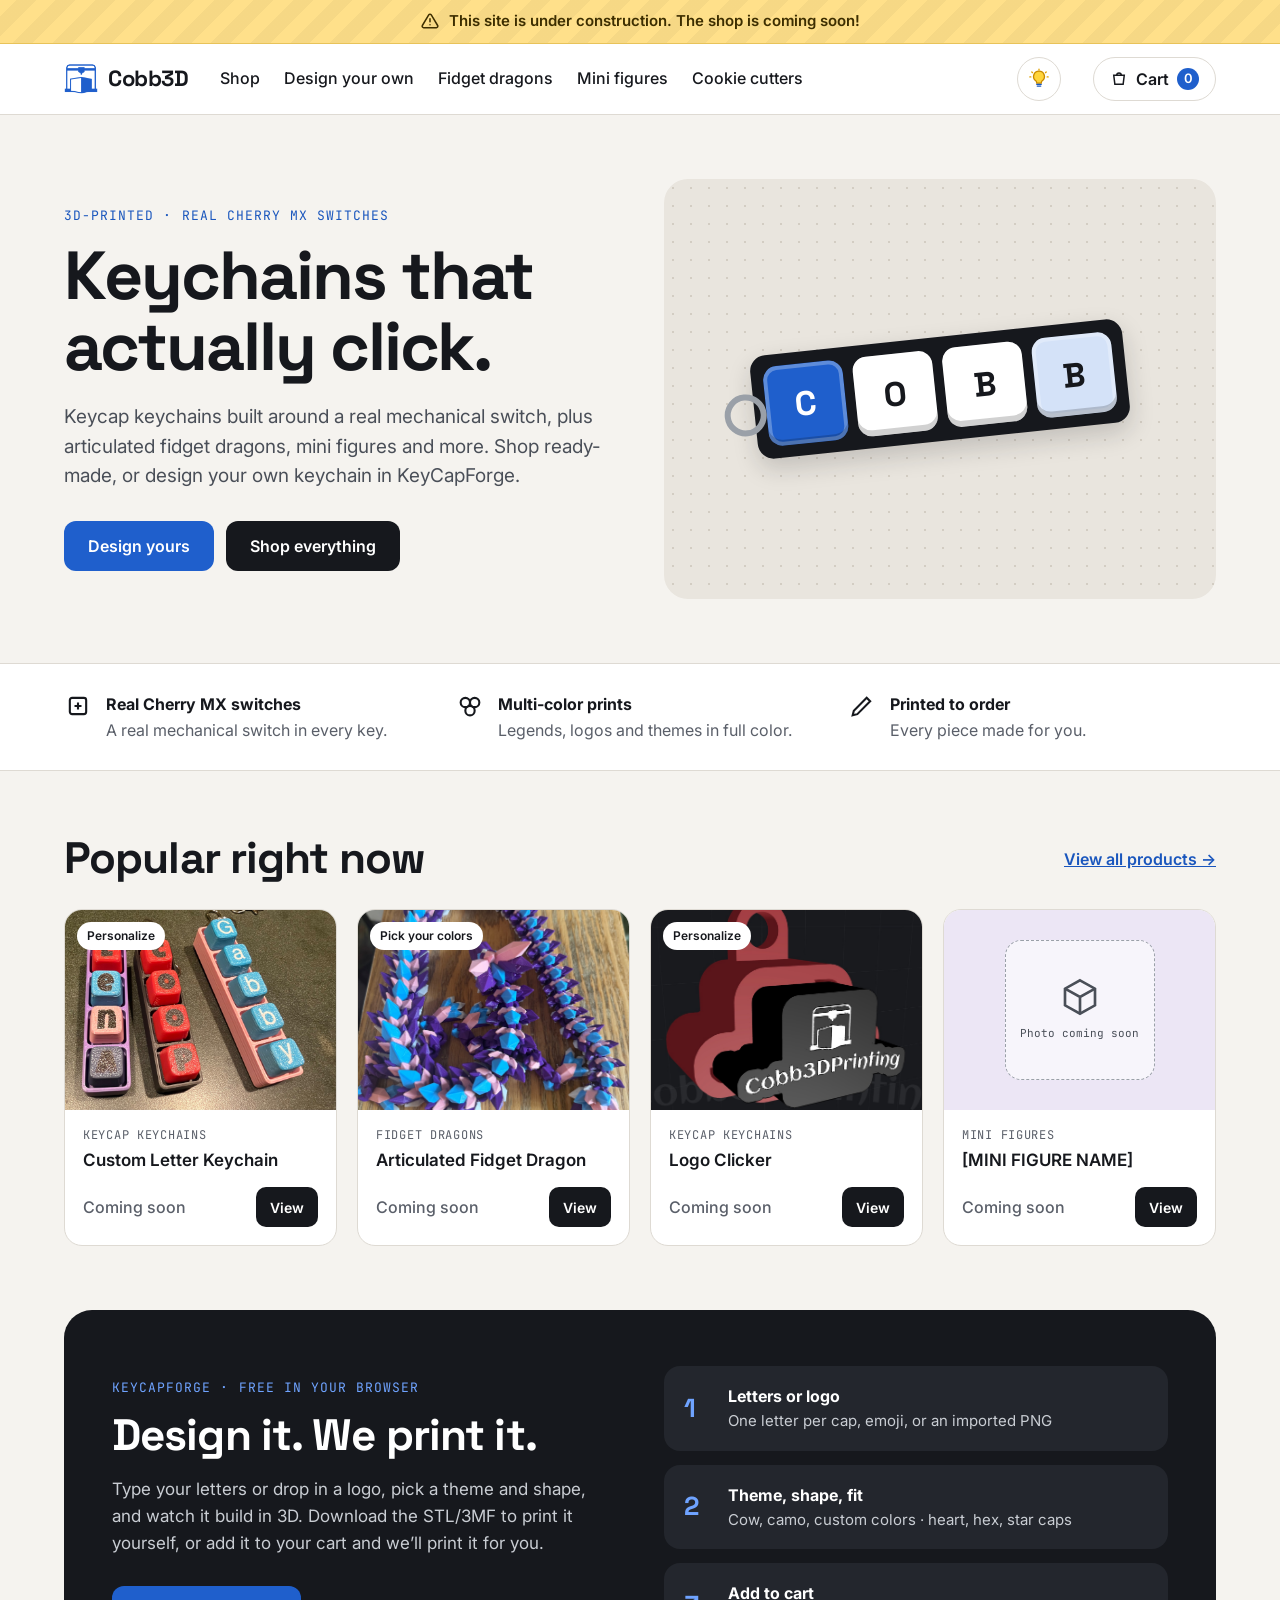
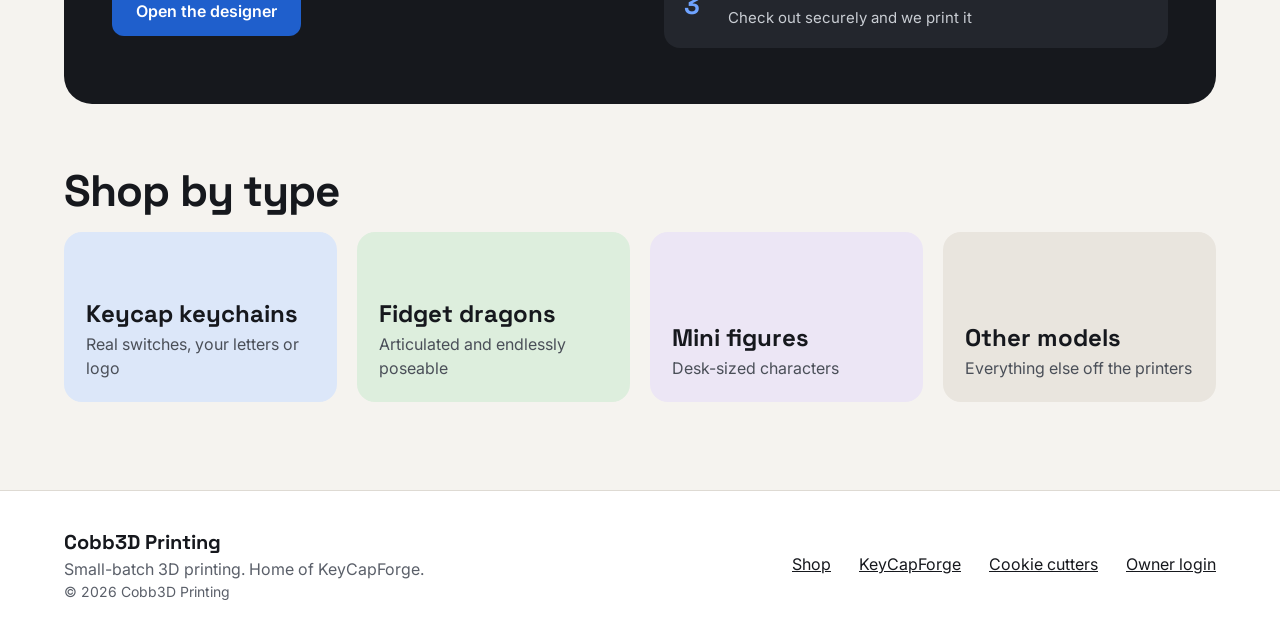
==== commit 3f5249bf: "Add the cookie & clay cutter maker - cookie-cutters.html with css/cutter.css and js/cutter-core.js /" ====
--- a/index.html
+++ b/index.html
@@ -5,9 +5,10 @@
 <meta name="viewport" content="width=device-width, initial-scale=1">
 <title>Cobb3D Printing · Keycap keychains, fidget dragons and mini figures</title>
 <meta name="description" content="3D-printed keycap keychains with real Cherry MX switches, articulated fidget dragons and mini figures. Design your own in KeyCapForge.">
-<link rel="icon" type="image/png" sizes="32x32" href="images/brand/favicon-32.png">
-<link rel="icon" type="image/png" sizes="192x192" href="images/brand/favicon-192.png">
-<link rel="apple-touch-icon" href="images/brand/apple-touch-icon.png">
+<link rel="icon" href="favicon.ico?v=2026103101" sizes="any">
+<link rel="icon" type="image/png" sizes="32x32" href="images/brand/favicon-32.png?v=2026103101">
+<link rel="icon" type="image/png" sizes="192x192" href="images/brand/favicon-192.png?v=2026103101">
+<link rel="apple-touch-icon" href="images/brand/apple-touch-icon.png?v=2026103101">
 <link rel="preconnect" href="https://fonts.googleapis.com">
 <link rel="preconnect" href="https://fonts.gstatic.com" crossorigin>
 <link href="https://fonts.googleapis.com/css2?family=Space+Grotesk:wght@500;700&family=Inter:wght@400;500;600&family=JetBrains+Mono:wght@500&display=swap" rel="stylesheet">
@@ -20,7 +21,7 @@
     document.documentElement.dataset.theme = t;
   })();
 </script>
-<link rel="stylesheet" href="css/site.css?v=2026103003">
+<link rel="stylesheet" href="css/site.css?v=2026103102">
 </head>
 <body data-page="home">
 <a class="skip" href="#main">Skip to content</a>
@@ -31,6 +32,7 @@
     <a href="designer.html">Design your own</a>
     <a href="shop.html?cat=dragons">Fidget dragons</a>
     <a href="shop.html?cat=minis">Mini figures</a>
+    <a href="cookie-cutters.html">Cookie cutters</a>
   </nav>
   <button type="button" class="theme-btn" id="themeBtn" title="Switch to the light look" aria-label="Switch to the light look" aria-pressed="false"><svg viewBox="0 0 24 24" width="20" height="20" aria-hidden="true"><path class="bulb-glass" d="M12 2.5a6.5 6.5 0 0 0-3.9 11.7c.6.5 1 1.2 1.1 2V17h5.6v-.8c.1-.8.5-1.5 1.1-2A6.5 6.5 0 0 0 12 2.5z"/><path class="bulb-base" d="M9.4 18.5h5.2M9.9 20.5h4.2"/><path class="bulb-rays" d="M12 .2v1.1M3.4 3.6l.8.8M20.6 3.6l-.8.8M1 9.5h1.2M21.8 9.5H23"/></svg></button>
   <a class="cart-link" href="cart.html"><svg width="18" height="18" viewBox="0 0 24 24" fill="none" stroke="currentColor" stroke-width="2" aria-hidden="true"><path d="M5 7h14l-1.5 12h-11z"/><path d="M9 7a3 3 0 0 1 6 0"/></svg>Cart <span class="count" data-cart-count>0</span></a>
@@ -71,6 +73,11 @@
       <div class="grid" id="featured"></div>
     </section>
 
+    <section class="section" id="fb-section" style="padding-top:0" hidden>
+      <div class="section-head"><div><h2 class="h-lg" style="margin-bottom:6px">Fresh off the printers</h2><p class="muted" style="margin:0">Our latest prints, straight from the Cobb3D Facebook page.</p></div><a href="#" id="fb-follow" style="font-weight:600;padding:10px 0" hidden>Follow on Facebook →</a></div>
+      <div class="fb-grid" id="fb-grid"></div>
+    </section>
+
     <section class="section" style="padding-top:0">
       <div class="band">
         <div>
@@ -96,8 +103,8 @@
 
 <footer class="site-footer"><div class="wrap">
   <div><p style="font-family:var(--display);font-weight:700;font-size:20px" data-store-name>Cobb3D Printing</p><p class="muted">Small-batch 3D printing. Home of KeyCapForge.</p><p class="muted" style="font-size:14px">© <span data-year></span> Cobb3D Printing</p></div>
-  <nav aria-label="Footer"><a href="shop.html">Shop</a><a href="designer.html">KeyCapForge</a><a href="#" data-etsy hidden>Etsy shop</a><a href="#" data-contact hidden>Contact</a><a href="admin.html">Owner login</a></nav>
+  <nav aria-label="Footer"><a href="shop.html">Shop</a><a href="designer.html">KeyCapForge</a><a href="cookie-cutters.html">Cookie cutters</a><a href="#" data-etsy hidden>Etsy shop</a><a href="#" data-facebook hidden target="_blank" rel="noopener">Facebook</a><a href="#" data-contact hidden>Contact</a><a href="admin.html">Owner login</a></nav>
 </div></footer>
-<script src="js/site.js?v=2026103003" defer></script>
+<script src="js/site.js?v=2026103102" defer></script>
 </body>
 </html>
--- a/css/site.css
+++ b/css/site.css
@@ -132,6 +132,16 @@
 .soon{color:var(--muted);font-weight:500}
 .ph{width:150px;height:140px;border-radius:16px;background:var(--ph-bg);border:1px dashed var(--ph-line);display:flex;flex-direction:column;align-items:center;justify-content:center;gap:8px;font-family:var(--mono);font-size:11px;color:var(--soft);text-align:center;padding:8px}
 
+/* Facebook photo grid */
+.fb-grid{display:grid;grid-template-columns:repeat(auto-fill,minmax(220px,1fr));gap:14px}
+@media (max-width:640px){.fb-grid{grid-template-columns:repeat(2,minmax(0,1fr));gap:10px}}
+.fb-tile{position:relative;display:block;aspect-ratio:1;border-radius:var(--radius);overflow:hidden;background:var(--stage);color:#fff;text-decoration:none}
+.fb-tile img{width:100%;height:100%;object-fit:cover;transition:transform .3s ease}
+.fb-tile:hover img{transform:scale(1.04)}
+.fb-cap{position:absolute;left:0;right:0;bottom:0;padding:28px 14px 12px;font-size:14px;line-height:1.35;background:linear-gradient(transparent,rgba(0,0,0,.72));display:-webkit-box;-webkit-line-clamp:2;-webkit-box-orient:vertical;overflow:hidden;opacity:0;transition:opacity .2s ease}
+.fb-tile:hover .fb-cap,.fb-tile:focus-visible .fb-cap{opacity:1}
+@media (hover:none){.fb-cap{opacity:1}}
+
 /* category tiles */
 .tiles{display:grid;grid-template-columns:repeat(auto-fit,minmax(240px,1fr));gap:20px}
 .tile{display:flex;flex-direction:column;justify-content:flex-end;min-height:170px;padding:22px;border-radius:var(--radius);color:var(--ink);text-decoration:none}
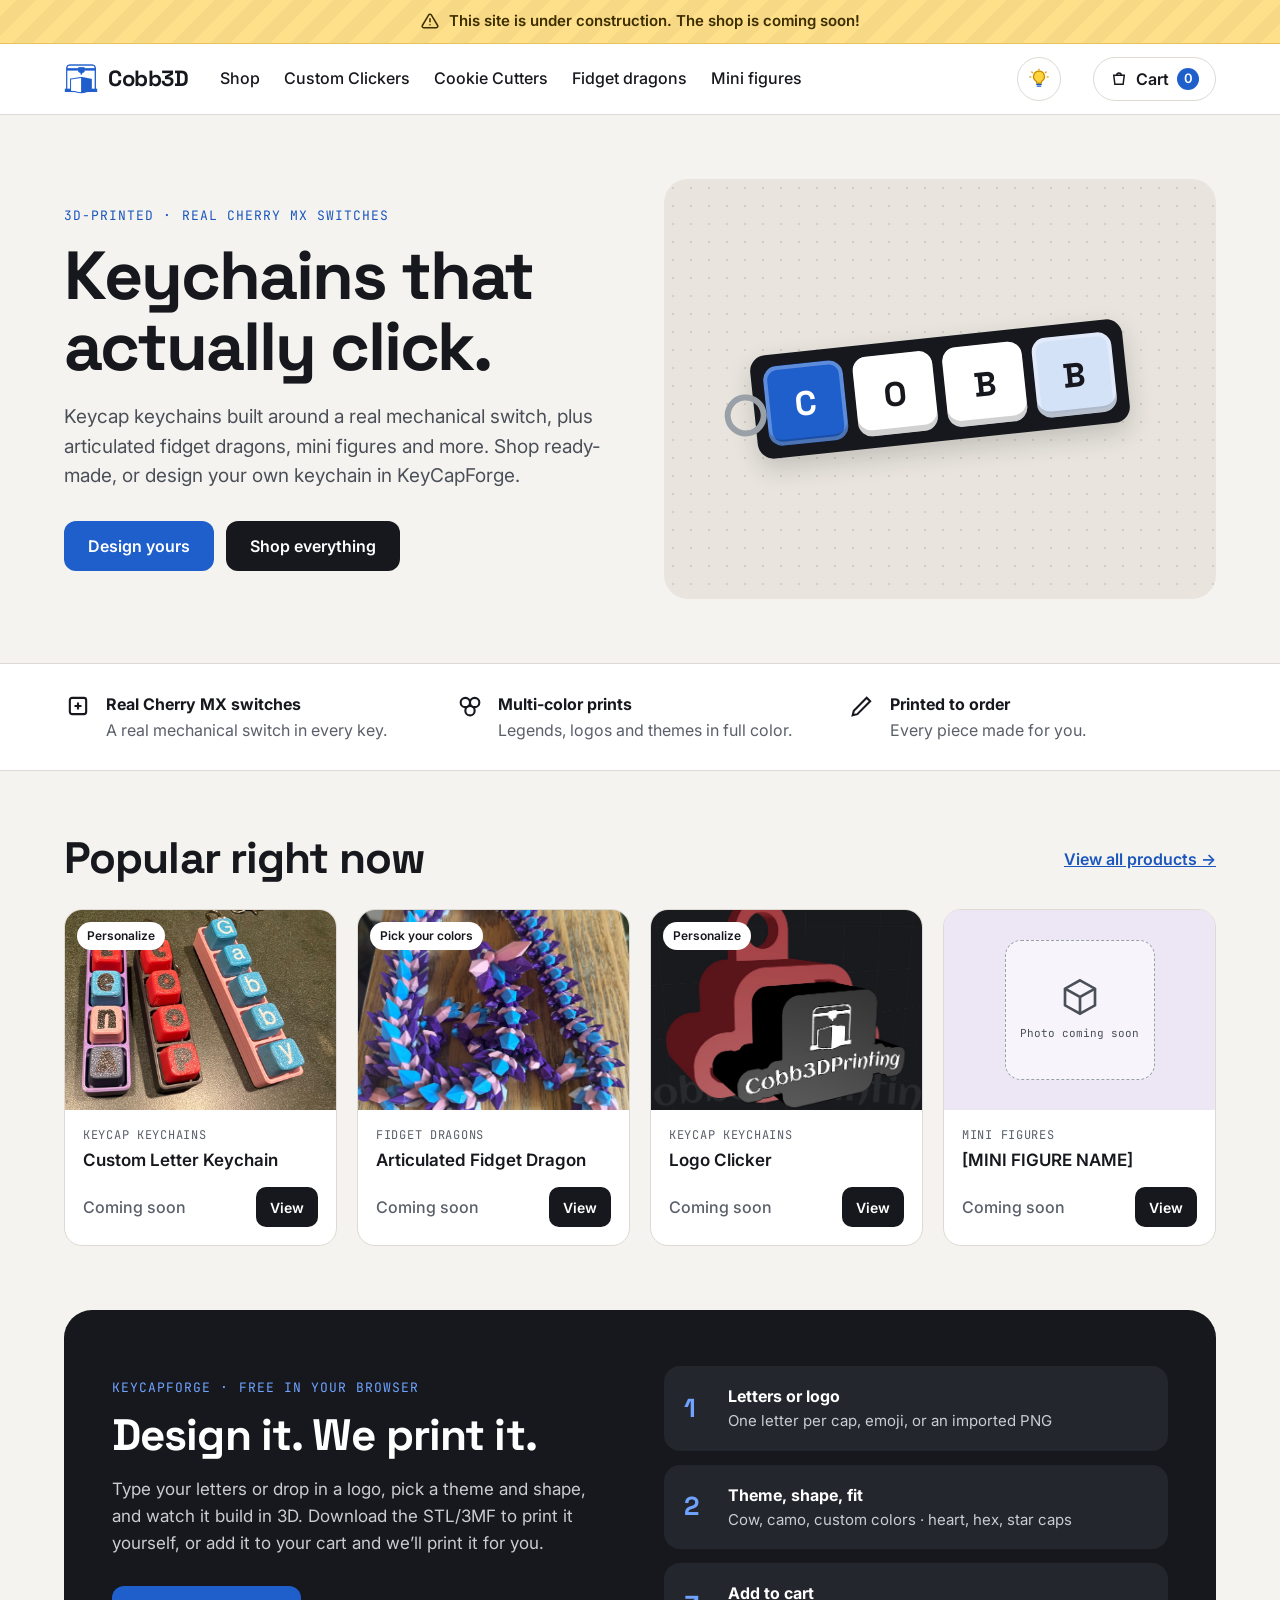
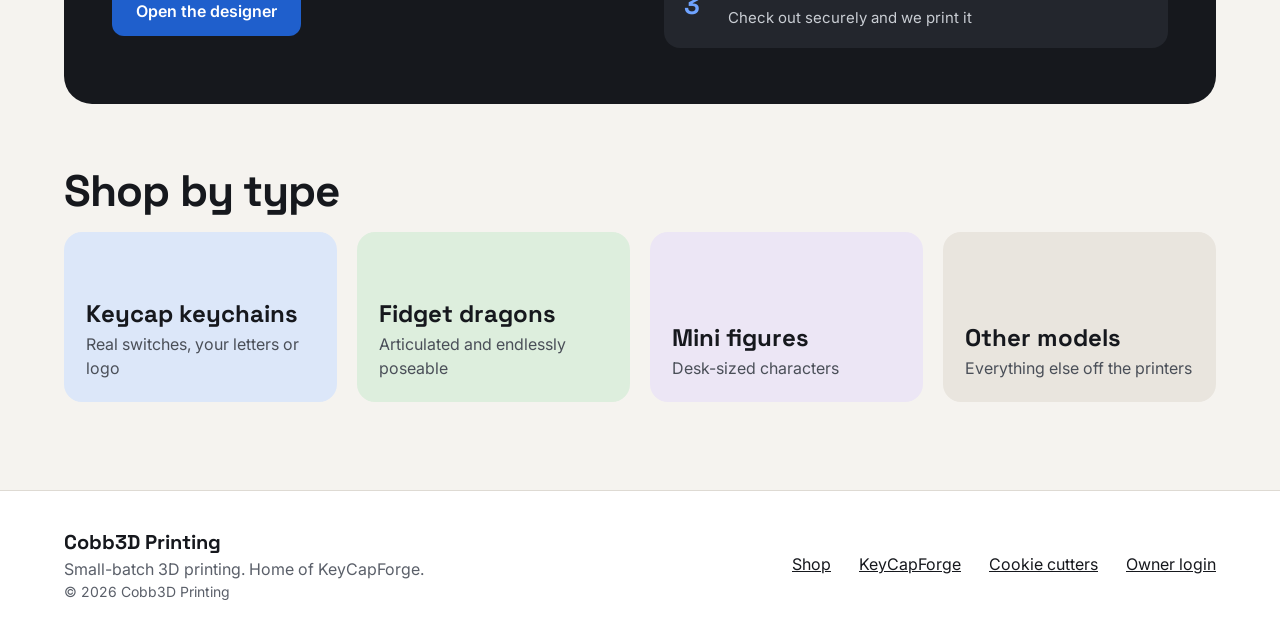
==== commit a5dd7bd8: "Rename "Design your own" to "Custom Clickers", with "Cookie Cutters" next to it Co-Authored-By: Clau" ====
--- a/index.html
+++ b/index.html
@@ -29,10 +29,10 @@
   <a class="brand" href="index.html"><span class="brand-mark" aria-hidden="true"></span><span>Cobb3D</span></a>
   <nav class="main-nav" aria-label="Main">
     <a href="shop.html">Shop</a>
-    <a href="designer.html">Design your own</a>
+    <a href="designer.html">Custom Clickers</a>
+    <a href="cookie-cutters.html">Cookie Cutters</a>
     <a href="shop.html?cat=dragons">Fidget dragons</a>
     <a href="shop.html?cat=minis">Mini figures</a>
-    <a href="cookie-cutters.html">Cookie cutters</a>
   </nav>
   <button type="button" class="theme-btn" id="themeBtn" title="Switch to the light look" aria-label="Switch to the light look" aria-pressed="false"><svg viewBox="0 0 24 24" width="20" height="20" aria-hidden="true"><path class="bulb-glass" d="M12 2.5a6.5 6.5 0 0 0-3.9 11.7c.6.5 1 1.2 1.1 2V17h5.6v-.8c.1-.8.5-1.5 1.1-2A6.5 6.5 0 0 0 12 2.5z"/><path class="bulb-base" d="M9.4 18.5h5.2M9.9 20.5h4.2"/><path class="bulb-rays" d="M12 .2v1.1M3.4 3.6l.8.8M20.6 3.6l-.8.8M1 9.5h1.2M21.8 9.5H23"/></svg></button>
   <a class="cart-link" href="cart.html"><svg width="18" height="18" viewBox="0 0 24 24" fill="none" stroke="currentColor" stroke-width="2" aria-hidden="true"><path d="M5 7h14l-1.5 12h-11z"/><path d="M9 7a3 3 0 0 1 6 0"/></svg>Cart <span class="count" data-cart-count>0</span></a>
